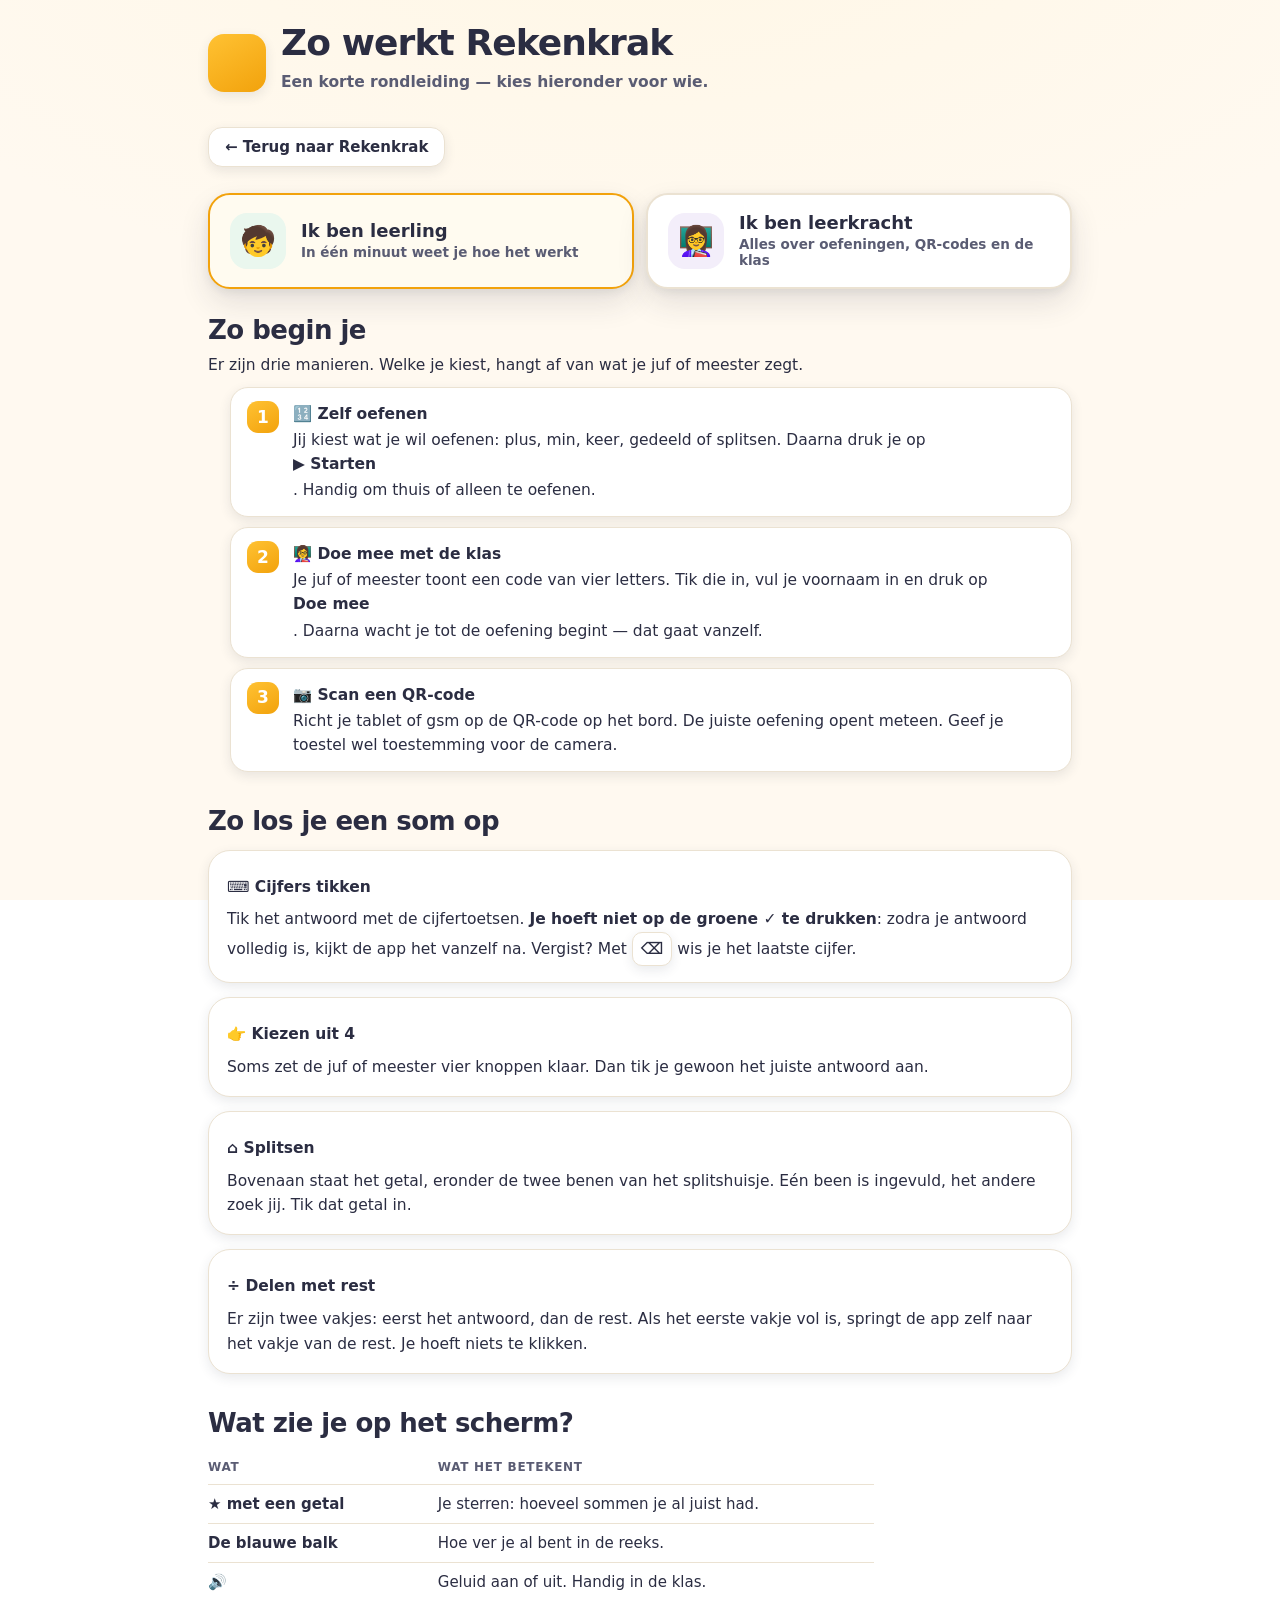
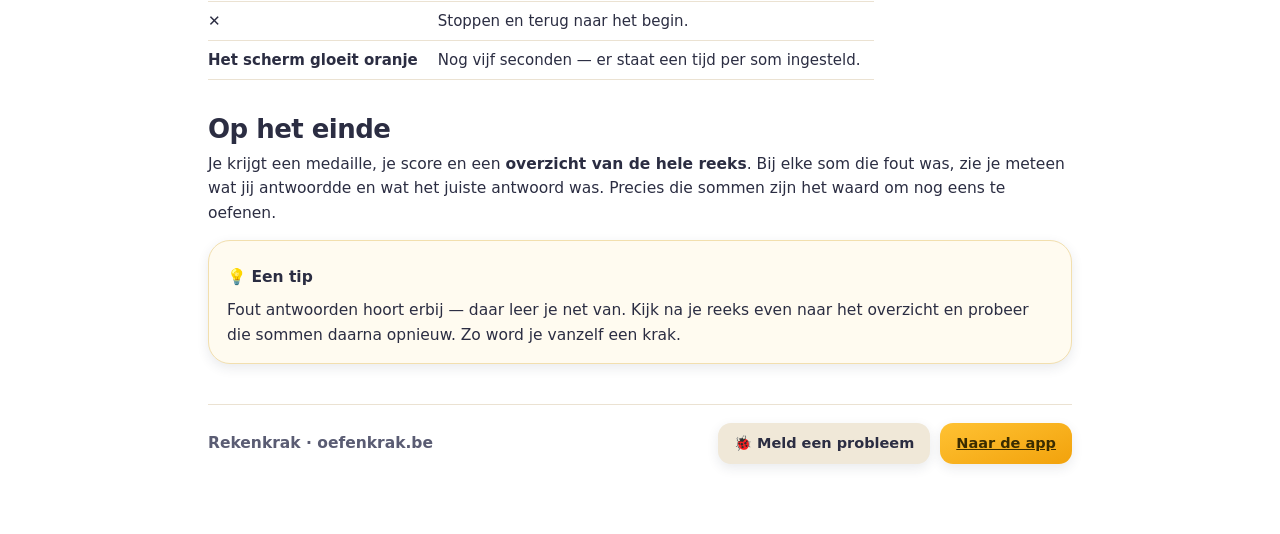
==== handleiding.html @ bb4708bb "Add files via upload" ====
<!DOCTYPE html>
<html lang="nl">
<head>
<meta charset="utf-8">
<meta name="viewport" content="width=device-width, initial-scale=1, viewport-fit=cover">
<title>Rekenkrak · handleiding</title>
<link rel="stylesheet" href="rekenkrak.css">
<meta name="color-scheme" content="only light">
<meta name="theme-color" content="#FFC233">
<meta name="description" content="Zo werkt Rekenkrak — voor leerlingen en voor leerkrachten.">
<style>
/* De handleiding leunt op rekenkrak.css en voegt alleen toe wat ze zelf nodig heeft. */
.hl{max-width:900px;margin:0 auto;padding:22px 18px 70px}
.hl__head{display:flex;align-items:center;gap:15px;margin:2px 0 6px}
.hl__head .logo{width:58px;height:58px}
.hl__titel{font-size:clamp(26px,5vw,36px);font-weight:800;letter-spacing:-.025em;margin:0;line-height:1.05}
.hl__sub{margin:4px 0 0;color:var(--ink-soft);font-weight:600;font-size:15px}
.hl__terug{display:inline-flex;align-items:center;gap:8px;margin:18px 0 20px;padding:10px 16px;
  border-radius:14px;background:var(--card);border:1px solid var(--line);box-shadow:var(--shadow-sm);
  font-weight:800;font-size:15px;color:inherit;text-decoration:none}
.hl__terug:active{transform:translateY(1px)}

/* wie ben je? */
.hl__wie{display:grid;grid-template-columns:1fr;gap:12px;margin:6px 0 26px}
@media(min-width:620px){.hl__wie{grid-template-columns:1fr 1fr}}
.wiekaart{display:flex;align-items:center;gap:15px;text-align:left;width:100%;padding:18px 20px;
  border-radius:22px;background:var(--card);border:2px solid var(--line);box-shadow:var(--shadow);
  transition:transform .1s,border-color .15s}
.wiekaart:active{transform:translateY(2px) scale(.995)}
.wiekaart[aria-pressed="true"]{border-color:var(--sun-deep);background:#FFFBF0}
.wiekaart__ic{width:56px;height:56px;border-radius:17px;flex:none;display:grid;place-items:center;font-size:29px;background:#EAF7EE}
.wiekaart--lk .wiekaart__ic{background:#F3EEFA}
.wiekaart__tx b{display:block;font-size:18px;font-weight:800;line-height:1.15}
.wiekaart__tx span{display:block;font-size:13.5px;color:var(--ink-soft);font-weight:600;margin-top:2px}

/* inhoud */
.deel[hidden]{display:none}
.hl h2{font-size:clamp(21px,3.6vw,26px);font-weight:800;letter-spacing:-.02em;margin:34px 0 4px;
  scroll-margin-top:16px}
.hl h2:first-of-type{margin-top:10px}
.hl h3{font-size:17.5px;font-weight:800;margin:20px 0 6px}
.hl p{line-height:1.6;font-size:15.5px;margin:8px 0}
.hl ul,.hl ol{line-height:1.6;font-size:15.5px;padding-left:22px;margin:8px 0}
.hl li{margin:5px 0}
.hl b,.hl strong{font-weight:800}

.kaart{background:var(--card);border:1px solid var(--line);border-radius:var(--round);
  box-shadow:var(--shadow-sm);padding:16px 18px;margin:14px 0}
.kaart--tip{background:#FFFBF0;border-color:#F2DFAE}
.kaart--let{background:#F3EEFA;border-color:#DDD1EE}
.kaart__kop{display:flex;align-items:center;gap:9px;font-weight:800;font-size:16px;margin:0 0 4px}
.kaart p:last-child,.kaart ul:last-child,.kaart ol:last-child{margin-bottom:0}

.stappen{list-style:none;padding:0;margin:14px 0;counter-reset:s}
.stappen li{counter-increment:s;position:relative;padding:14px 16px 14px 62px;margin:10px 0;
  background:var(--card);border:1px solid var(--line);border-radius:18px;box-shadow:var(--shadow-sm);
  font-size:15.5px;line-height:1.55}
.stappen li::before{content:counter(s);position:absolute;left:16px;top:13px;width:32px;height:32px;
  border-radius:11px;background:linear-gradient(150deg,var(--sun),var(--sun-deep));color:#fff;
  font-weight:800;font-size:17px;display:grid;place-items:center}
.stappen li b{display:block;margin-bottom:2px}

.tabel{width:100%;border-collapse:collapse;margin:12px 0;font-size:15px;display:block;overflow-x:auto}
.tabel th,.tabel td{text-align:left;padding:10px 14px 10px 0;border-bottom:1px solid var(--line);vertical-align:top}
.tabel th{font-size:12px;text-transform:uppercase;letter-spacing:.06em;color:var(--ink-soft);font-weight:800}
.tabel td:first-child{font-weight:800;white-space:nowrap;padding-right:20px}

.merk{display:inline-block;background:#F2EADB;border-radius:8px;padding:1px 8px;font-weight:800;font-size:14px;
  white-space:nowrap}
.merk--l1{background:#EAF7EE;color:var(--grass-deep)}
.merk--nieuw{background:#FDEDEF;color:var(--berry-deep)}

.toets{display:inline-grid;place-items:center;min-width:34px;height:34px;padding:0 8px;border-radius:10px;
  background:#fff;border:1px solid var(--line);box-shadow:var(--shadow-sm);font-weight:800;font-size:16px;
  vertical-align:middle}

.vraag{border-top:1px solid var(--line);padding:12px 0}
.vraag summary{cursor:pointer;font-weight:800;font-size:16px;padding:2px 0;list-style:none}
.vraag summary::-webkit-details-marker{display:none}
.vraag summary::before{content:"▸";display:inline-block;width:20px;color:var(--sun-deep);
  transition:transform .15s}
.vraag[open] summary::before{transform:rotate(90deg)}
.vraag p{margin:6px 0 2px 20px}

.voet{margin-top:40px;padding-top:18px;border-top:1px solid var(--line);display:flex;flex-wrap:wrap;
  gap:12px;align-items:center;justify-content:space-between}
.voet__tx{font-size:14px;color:var(--ink-soft);font-weight:600;margin:0}

@media print{
  .hl__wie,.hl__terug,.voet button{display:none}
  .deel[hidden]{display:block !important}
  .kaart,.stappen li{box-shadow:none}
}
</style>
</head>
<body>

<main class="hl">

  <header class="hl__head">
    <div class="logo" aria-hidden="true"></div>
    <div>
      <h1 class="hl__titel">Zo werkt Rekenkrak</h1>
      <p class="hl__sub">Een korte rondleiding — kies hieronder voor wie.</p>
    </div>
  </header>

  <a class="hl__terug" href="index.html">← Terug naar Rekenkrak</a>

  <div class="hl__wie" role="group" aria-label="Voor wie is deze handleiding?">
    <button class="wiekaart wiekaart--ll" id="wieLeerling" type="button" aria-pressed="true" aria-controls="deelLeerling">
      <span class="wiekaart__ic" aria-hidden="true">🧒</span>
      <span class="wiekaart__tx"><b>Ik ben leerling</b><span>In één minuut weet je hoe het werkt</span></span>
    </button>
    <button class="wiekaart wiekaart--lk" id="wieLeerkracht" type="button" aria-pressed="false" aria-controls="deelLeerkracht">
      <span class="wiekaart__ic" aria-hidden="true">👩‍🏫</span>
      <span class="wiekaart__tx"><b>Ik ben leerkracht</b><span>Alles over oefeningen, QR-codes en de klas</span></span>
    </button>
  </div>

  <!-- ============================ LEERLINGEN ============================ -->
  <section class="deel" id="deelLeerling" aria-labelledby="wieLeerling">

    <h2 id="ll-start">Zo begin je</h2>
    <p>Er zijn drie manieren. Welke je kiest, hangt af van wat je juf of meester zegt.</p>

    <ol class="stappen">
      <li><b>🔢 Zelf oefenen</b>
        Jij kiest wat je wil oefenen: plus, min, keer, gedeeld of splitsen. Daarna druk je op
        <b>▶ Starten</b>. Handig om thuis of alleen te oefenen.</li>
      <li><b>👩‍🏫 Doe mee met de klas</b>
        Je juf of meester toont een code van vier letters. Tik die in, vul je voornaam in en druk op
        <b>Doe mee</b>. Daarna wacht je tot de oefening begint — dat gaat vanzelf.</li>
      <li><b>📷 Scan een QR-code</b>
        Richt je tablet of gsm op de QR-code op het bord. De juiste oefening opent meteen.
        Geef je toestel wel toestemming voor de camera.</li>
    </ol>

    <h2 id="ll-spelen">Zo los je een som op</h2>

    <div class="kaart">
      <p class="kaart__kop">⌨️ Cijfers tikken</p>
      <p>Tik het antwoord met de cijfertoetsen. <b>Je hoeft niet op de groene ✓ te drukken</b>:
        zodra je antwoord volledig is, kijkt de app het vanzelf na. Vergist? Met
        <span class="toets">⌫</span> wis je het laatste cijfer.</p>
    </div>

    <div class="kaart">
      <p class="kaart__kop">👉 Kiezen uit 4</p>
      <p>Soms zet de juf of meester vier knoppen klaar. Dan tik je gewoon het juiste antwoord aan.</p>
    </div>

    <div class="kaart">
      <p class="kaart__kop">⌂ Splitsen</p>
      <p>Bovenaan staat het getal, eronder de twee benen van het splitshuisje. Eén been is ingevuld,
        het andere zoek jij. Tik dat getal in.</p>
    </div>

    <div class="kaart">
      <p class="kaart__kop">÷ Delen met rest</p>
      <p>Er zijn twee vakjes: eerst het antwoord, dan de rest. Als het eerste vakje vol is,
        springt de app zelf naar het vakje van de rest. Je hoeft niets te klikken.</p>
    </div>

    <h2 id="ll-scherm">Wat zie je op het scherm?</h2>
    <table class="tabel">
      <tr><th>Wat</th><th>Wat het betekent</th></tr>
      <tr><td>★ met een getal</td><td>Je sterren: hoeveel sommen je al juist had.</td></tr>
      <tr><td>De blauwe balk</td><td>Hoe ver je al bent in de reeks.</td></tr>
      <tr><td>🔊</td><td>Geluid aan of uit. Handig in de klas.</td></tr>
      <tr><td>✕</td><td>Stoppen en terug naar het begin.</td></tr>
      <tr><td>Het scherm gloeit oranje</td><td>Nog vijf seconden — er staat een tijd per som ingesteld.</td></tr>
    </table>

    <h2 id="ll-einde">Op het einde</h2>
    <p>Je krijgt een medaille, je score en een <b>overzicht van de hele reeks</b>. Bij elke som die
      fout was, zie je meteen wat jij antwoordde en wat het juiste antwoord was. Precies die
      sommen zijn het waard om nog eens te oefenen.</p>

    <div class="kaart kaart--tip">
      <p class="kaart__kop">💡 Een tip</p>
      <p>Fout antwoorden hoort erbij — daar leer je net van. Kijk na je reeks even naar het overzicht
        en probeer die sommen daarna opnieuw. Zo word je vanzelf een krak.</p>
    </div>

  </section>

  <!-- ============================ LEERKRACHTEN ============================ -->
  <section class="deel" id="deelLeerkracht" hidden aria-labelledby="wieLeerkracht">

    <h2 id="lk-kort">In het kort</h2>
    <p>Rekenkrak heeft twee pagina's. De <b>leerlingapp</b> (<code>index.html</code>) is wat de kinderen
      zien. De <b>leerkrachtpagina</b> (<code>leerkracht.html</code>) is jouw werkplek: daar stel je een
      oefening samen, deel je ze, en volg je de klas.</p>

    <div class="kaart">
      <p class="kaart__kop">🎯 Drie manieren om te werken</p>
      <ul>
        <li><b>Een oefening delen</b> — je stelt iets samen en geeft de QR-code of de link mee. Kinderen
          oefenen zelfstandig, op hun eigen tempo. Geen account nodig.</li>
        <li><b>Samen oefenen op het digibord</b> — één som tegelijk, groot in beeld, de klas denkt mee.</li>
        <li><b>Een live sessie</b> — je stuurt oefening na oefening naar de klas en volgt live wie waar zit.
          Hiervoor meld jij je aan; de leerlingen niet.</li>
      </ul>
    </div>

    <h2 id="lk-oefening">Een oefening samenstellen</h2>
    <p>Alles gebeurt in de linkerkolom van de leerkrachtpagina. Je hoeft niets op te slaan: de QR-code
      en de link rechts veranderen mee terwijl je klikt.</p>

    <h3>Oefenmodus</h3>
    <p><b>🧒 Zelf oefenen</b> maakt een oefening voor op een tablet of gsm. <b>👩‍🏫 Samen oefenen</b> maakt
      er een digibordversie van: grote cijfers, één som per keer, en een knop <i>Toon antwoord</i>.</p>

    <h3>Leerjaar en graad</h3>
    <p>De eerste keuze bepaalt meteen een passend bereik, zodat je zelden iets moet bijstellen.</p>
    <table class="tabel">
      <tr><th>Keuze</th><th>Voor wie</th><th>Wat het instelt</th></tr>
      <tr><td><span class="merk merk--l1">L1</span></td><td>Eerste leerjaar</td><td>Getallen tot 10, tafels 2·5·10</td></tr>
      <tr><td><span class="merk merk--l1">L2</span></td><td>Tweede leerjaar</td><td>Getallen tot 20, tafels 2·5·10</td></tr>
      <tr><td><span class="merk">2e graad</span></td><td>L3 – L4</td><td>Getallen tot 100</td></tr>
      <tr><td><span class="merk">3e graad</span></td><td>L5 – L6</td><td>Getallen tot 1000</td></tr>
    </table>
    <div class="kaart kaart--tip">
      <p class="kaart__kop">🆕 Nieuw voor het eerste leerjaar</p>
      <p>Bij <b>L1</b> verschijnen er twee extra keuzes die je elders niet ziet: een bereik
        <span class="merk merk--nieuw">tot 6</span> en <span class="merk merk--nieuw">tot 10</span> bij
        plus en min, en dezelfde twee bij het splitsen. Splitsen <i>tot 6</i> of <i>tot 10</i> splitst
        telkens een willekeurig getal in dat bereik — precies de oefening van het begin van L1.
        Kies je een ander leerjaar, dan verdwijnen die opties en zet de app het bereik weer passend.</p>
    </div>

    <h3>Onderdeel en onderwerpen</h3>
    <p>Kies één van de vijf leergebieden. Bij <b>Bewerkingen</b> stel je zelf de sommen samen; bij de vier
      andere vink je onderwerpen aan uit de leerlijn van die graad.</p>
    <table class="tabel">
      <tr><th>Onderdeel</th><th>Wat je erin vindt</th></tr>
      <tr><td>+−×÷ Bewerkingen</td><td>Plus, min, keer, gedeeld en splitsen</td></tr>
      <tr><td>123 Getallenkennis</td><td>Buurgetallen, ordenen, plaatswaarde, even of oneven, afronden, deelbaarheid</td></tr>
      <tr><td>½ Breuken &amp; komma</td><td>Deel van een getal, gelijkwaardige breuken, kommagetallen, procent, verhoudingen</td></tr>
      <tr><td>📏 Meten</td><td>Geld, lengte, gewicht, inhoud, tijd, omtrek, oppervlakte, volume, schaal</td></tr>
      <tr><td>△ Meetkunde</td><td>Vormen, zijden en hoeken, soorten hoeken, ruimtefiguren, symmetrie, driehoeken</td></tr>
    </table>
    <p>Staat er «voor deze graad zit dit onderdeel nog niet in de leerlijn», kies dan een andere graad
      of een ander onderdeel. Met <b>Alles aan</b> en <b>Alles uit</b> vink je snel.</p>

    <h3>De instellingen bij Bewerkingen</h3>
    <table class="tabel">
      <tr><th>Instelling</th><th>Wat het doet</th></tr>
      <tr><td>Bewerkingen</td><td>+ − × ÷ en splitsen. Meerdere tegelijk mag: de reeks mengt ze dan.</td></tr>
      <tr><td>Maaltafels</td><td>Welke tafels bij × en ÷ aan bod komen. Verschijnt alleen als × of ÷ aanstaat.</td></tr>
      <tr><td>Getallenbereik</td><td>Hoe groot de getallen bij + en − worden. <span class="merk merk--l1">tot 6</span> en <span class="merk merk--l1">tot 10</span> enkel bij L1.</td></tr>
      <tr><td>Splitsen van</td><td>Welke getallen gesplitst worden. Meerdere mag. <span class="merk merk--l1">tot 6</span> en <span class="merk merk--l1">tot 10</span> enkel bij L1.</td></tr>
      <tr><td>Soorten sommen</td><td>Waar het vraagteken staat: <i>5 × 7 = ?</i>, <i>? × 7 = 35</i> of <i>5 × ? = 35</i>.</td></tr>
      <tr><td>Delen met rest</td><td>Sommen als <i>38 ÷ 7 = 5 rest 3</i>. Dan kan «kiezen uit 4» niet meer.</td></tr>
      <tr><td>Tijd per som</td><td>Geen, of 3 tot 20 seconden. Het scherm gloeit de laatste vijf seconden op.</td></tr>
      <tr><td>Hoe antwoorden</td><td>Cijfers tikken, of kiezen uit vier knoppen.</td></tr>
      <tr><td>Aantal sommen</td><td>5, 10, 15, 20 of ∞ (blijft doorgaan tot je stopt).</td></tr>
    </table>

    <div class="kaart kaart--tip">
      <p class="kaart__kop">⏱️ Over de tijd per som</p>
      <p><b>3 seconden</b> is de klassieke instelling voor de maaltafels van het tweede leerjaar: dat is
        het tempo waarop de eindtermen automatisering verwachten. Voor bewerkingen waar kinderen nog
        mogen redeneren, zet je de tijd beter op <i>Geen</i>.</p>
    </div>

    <h2 id="lk-delen">De oefening delen</h2>
    <ol class="stappen">
      <li><b>QR-code</b>
        Toon hem op het digibord, of druk hem af met <b>🖨️ QR afdrukken</b> — handig als hoekwerk
        of om mee te geven naar huis.</li>
      <li><b>Link</b>
        Met <b>Kopieer</b> heb je de link voor je digitaal leerplatform of een e-mail naar de ouders.
        Alle instellingen zitten in de link zelf; er wordt niets op een server bewaard.</li>
      <li><b>Eerst zelf proberen</b>
        Met <b>▶ Probeer zelf</b> speel je de oefening zoals een kind ze krijgt. Zo merk je meteen of
        ze te makkelijk of te moeilijk is.</li>
    </ol>
    <p>Het vak <i>Samenvatting</i> onder de QR-code vat in één regel samen wat je gekozen hebt.
      Handig om snel te controleren vóór je deelt.</p>

    <h2 id="lk-samen">Samen oefenen op het digibord</h2>
    <p>Kies bij <b>Oefenmodus</b> voor <b>👩‍🏫 Samen oefenen</b> en druk op <b>▶ Probeer zelf</b>. Je krijgt
      één som groot in beeld.</p>
    <ul>
      <li>Een kind komt naar het bord en tikt het antwoord in — het klavier is groot genoeg voor vingers.</li>
      <li>Is het fout, dan mag de klas verder zoeken: de som blijft staan.</li>
      <li><b>Toon antwoord</b> geeft het antwoord prijs en zet meteen de knop <b>Volgende som</b> klaar.</li>
      <li>Met <b>←</b> ga je terug naar de vorige som.</li>
      <li>Op het toetsenbord: cijfers om in te tikken, <span class="toets">Enter</span> om na te kijken,
        <span class="toets">→</span> of <span class="toets">spatie</span> voor de volgende som.</li>
    </ul>

    <h2 id="lk-sessie">Een live sessie</h2>
    <p>Met een live sessie stuur je oefening na oefening naar alle toestellen tegelijk, en zie je meteen
      wie klaar is en waar het misloopt.</p>
    <ol class="stappen">
      <li><b>Meld je aan</b>
        Met Google of Microsoft, rechtsboven bij <i>Live sessie</i>. Alleen jij ziet zo jouw sessies.
        <b>De leerlingen hebben geen account nodig.</b></li>
      <li><b>Start de sessie</b>
        Je krijgt een code van vier letters. Toon die op het bord.</li>
      <li><b>De klas sluit aan</b>
        De kinderen kiezen <i>Doe mee met de klas</i>, tikken de code in en geven hun voornaam.
        Ze komen in een wachtkamer terecht.</li>
      <li><b>Zet een oefening klaar</b>
        Stel links iets samen en druk op <b>▶ Zet deze oefening klaar</b>. Alle toestellen schakelen
        binnen enkele seconden mee over. Zo veel rondes als je wil, elk met andere instellingen.</li>
      <li><b>Volg mee</b>
        Onderaan zie je per ronde wie meedoet, hoeveel elk kind juist had, en welke sommen fout gingen.</li>
      <li><b>Bewaar de link</b>
        Met de link onder de code bekijk je deze sessie later terug, op eender welk toestel.
        De resultaten blijven dertig dagen bewaard.</li>
    </ol>

    <div class="kaart kaart--let">
      <p class="kaart__kop">🔒 Over de gegevens van de kinderen</p>
      <p>Er wordt enkel de <b>voornaam</b> gevraagd die het kind zelf intikt, samen met het aantal juiste
        antwoorden en welke sommen fout gingen. Geen achternamen, geen e-mailadressen, geen accounts.
        Na dertig dagen verdwijnen de resultaten vanzelf.</p>
    </div>

    <h2 id="lk-vragen">Veelgestelde vragen</h2>

    <details class="vraag">
      <summary>Moeten de leerlingen iets installeren?</summary>
      <p>Nee. Rekenkrak draait in de browser. Op een tablet of gsm kan je de app wel aan het
        beginscherm toevoegen — dan opent ze als een gewone app, zonder adresbalk.</p>
    </details>

    <details class="vraag">
      <summary>Werkt het zonder internet?</summary>
      <p>Oefenen wel, zodra de pagina één keer geladen is. Een live sessie niet: daarvoor moeten de
        toestellen online zijn.</p>
    </details>

    <details class="vraag">
      <summary>Een kind kan niet terug naar het hoofdmenu.</summary>
      <p>Dat klopt en is met opzet: bij een oefening die jij deelde, verschijnt de knop ✕ pas als de
        reeks af is. Zo blijft niemand halverwege afhaken. Bij ∞ blijft de knop wél staan, anders kan
        een kind nooit stoppen.</p>
    </details>

    <details class="vraag">
      <summary>De QR-code wordt niet herkend.</summary>
      <p>Houd het toestel wat verder van het bord en zorg voor rustig licht — een digibord weerspiegelt
        snel. Lukt het niet, geef dan de link door of gebruik de klascode.</p>
    </details>

    <details class="vraag">
      <summary>Kan ik dezelfde oefening elk jaar opnieuw gebruiken?</summary>
      <p>Ja. Alle instellingen zitten in de link, dus een bewaarde link of afgedrukte QR-code blijft
        werken. De sommen zelf worden elke keer opnieuw en willekeurig gemaakt.</p>
    </details>

    <details class="vraag">
      <summary>Komt dezelfde som twee keer voor in één reeks?</summary>
      <p>Alleen als er te weinig verschillende sommen mogelijk zijn voor wat je koos — bij één
        maaltafel en twintig sommen bijvoorbeeld. Twee keer na elkaar gebeurt nooit.</p>
    </details>

    <div class="kaart kaart--tip" style="margin-top:26px">
      <p class="kaart__kop">🐞 Loopt er iets mis?</p>
      <p>Gebruik de knop <b>Meld een probleem</b> onderaan deze pagina of op het startscherm van de app.
        Een schermafbeelding erbij helpt enorm: plak ze gewoon in het tekstvak met Ctrl+V.</p>
    </div>

  </section>

  <div class="voet">
    <p class="voet__tx">Rekenkrak · oefenkrak.be</p>
    <div style="display:flex;gap:10px;flex-wrap:wrap">
      <button class="btn btn--ghost" type="button" data-krak-melding>🐞 Meld een probleem</button>
      <a class="btn btn--sun" href="index.html">Naar de app</a>
    </div>
  </div>

</main>

<script src="krak-config.js"></script>
<script src="krak-melding.js"></script>
<script>
(function(){
  "use strict";
  var knoppen = { leerling: document.getElementById("wieLeerling"),
                  leerkracht: document.getElementById("wieLeerkracht") };
  var delen   = { leerling: document.getElementById("deelLeerling"),
                  leerkracht: document.getElementById("deelLeerkracht") };

  function toon(wie, onthouden){
    Object.keys(delen).forEach(function(k){
      delen[k].hidden = (k !== wie);
      knoppen[k].setAttribute("aria-pressed", k === wie);
    });
    if(onthouden){
      try{ localStorage.setItem("krak.handleiding", wie); }catch(e){}
      if(location.hash !== "#"+wie){
        try{ history.replaceState(null, "", "#"+wie); }catch(e){}
      }
    }
  }
  knoppen.leerling.onclick   = function(){ toon("leerling", true); };
  knoppen.leerkracht.onclick = function(){ toon("leerkracht", true); };

  /* Meteen het juiste deel: uit de link (#leerkracht), anders wat je vorige keer koos. */
  var uitLink = (location.hash || "").replace("#","");
  var bewaard = null;
  try{ bewaard = localStorage.getItem("krak.handleiding"); }catch(e){}
  toon(delen[uitLink] ? uitLink : (delen[bewaard] ? bewaard : "leerling"), false);

  /* De meldknop hoort bij deze app. */
  window.KRAK_MELDING = Object.assign({ app:"rekenkrak" }, window.KRAK_MELDING||{});
})();
</script>

</body>
</html>
---- rekenkrak.css ----
:root{
    --ink:#2B2D42;
    --ink-soft:#5A5C73;
    --paper:#FFF9F0;
    --card:#FFFFFF;
    --sun:#FFC233;
    --sun-deep:#F2A20C;
    --grass:#36A85B;
    --grass-deep:#268043;
    --berry:#E5566B;
    --berry-deep:#C73B52;
    --sky:#46B8E8;
    --sky-deep:#2A93C2;
    --plum:#7B5EA7;
    --line:#EBE2D2;
    --shadow:0 14px 30px rgba(43,45,66,.12), 0 3px 8px rgba(43,45,66,.08);
    --shadow-sm:0 4px 12px rgba(43,45,66,.10);
    --round:22px;
    --font:ui-rounded,"SF Pro Rounded","Hiragino Maru Gothic ProN","Baloo 2",Nunito,"Segoe UI",Roboto,system-ui,-apple-system,sans-serif;
  }
  *{box-sizing:border-box}
  html,body{margin:0;padding:0}
  body{
    font-family:var(--font);
    color:var(--ink);
    background:
      radial-gradient(120% 80% at 50% -10%, #FFF7E6 0%, var(--paper) 55%) fixed;
    min-height:100dvh;
    -webkit-font-smoothing:antialiased;
    text-rendering:optimizeLegibility;
  }
  button{font-family:inherit;cursor:pointer;border:none;background:none;color:inherit}
  :focus-visible{outline:3px solid var(--sky);outline-offset:3px;border-radius:8px}
  .hidden{display:none !important}

  /* ===================== GENERATOR ===================== */
  .gen{max-width:920px;margin:0 auto;padding:28px 18px 60px}
  .gen__head{display:flex;align-items:center;gap:14px;margin:6px 2px 22px}
  .logo{width:54px;height:54px;border-radius:16px;flex:none;
    background:linear-gradient(150deg,var(--sun),var(--sun-deep));
    box-shadow:var(--shadow-sm);position:relative}
  .logo::before{content:"×";position:absolute;inset:0;display:grid;place-items:center;
    font-size:30px;font-weight:800;color:#fff;transform:translateY(-1px)}
  .gen__title{font-size:clamp(22px,4.4vw,30px);font-weight:800;letter-spacing:-.02em;line-height:1.05;margin:0}
  .gen__sub{margin:3px 0 0;color:var(--ink-soft);font-size:14.5px;font-weight:600}

  .layout{display:grid;grid-template-columns:1fr;gap:18px}
  @media(min-width:760px){.layout{grid-template-columns:1.15fr .85fr;align-items:start}}

  .panel{background:var(--card);border:1px solid var(--line);border-radius:var(--round);
    box-shadow:var(--shadow);padding:18px 18px 20px}
  .block{padding:14px 2px;border-top:1px dashed var(--line)}
  .block:first-child{border-top:none;padding-top:4px}
  .block__label{display:flex;align-items:baseline;gap:8px;margin:0 0 11px;font-weight:800;font-size:15.5px}
  .block__hint{font-weight:600;color:var(--ink-soft);font-size:12.5px}

  .chips{display:flex;flex-wrap:wrap;gap:9px}
  .chip{padding:11px 0;min-width:50px;text-align:center;border-radius:14px;font-weight:800;font-size:16px;
    background:#F6EFE2;color:var(--ink);border:2px solid transparent;transition:transform .08s, background .15s, color .15s, border-color .15s;flex:1 1 auto}
  .chip:active{transform:scale(.94)}
  .chip[aria-pressed="true"]{background:var(--sky);color:#fff;border-color:var(--sky-deep);box-shadow:var(--shadow-sm)}
  .chip--wide{padding-left:16px;padding-right:16px;font-size:14px;flex:0 0 auto;min-width:auto}
  .tinybtns{display:flex;gap:8px;margin-top:10px}
  .tinybtn{padding:8px 14px;border-radius:11px;background:#F0E8D8;font-weight:700;font-size:13px;color:var(--ink-soft)}
  .tinybtn:active{transform:scale(.95)}

  .forms{display:grid;gap:10px}
  .form-opt{display:flex;align-items:center;gap:13px;padding:12px 14px;border-radius:16px;
    background:#F8F2E7;border:2px solid transparent;transition:background .15s,border-color .15s;text-align:left;width:100%}
  .form-opt[aria-pressed="true"]{background:#EAF7EE;border-color:var(--grass)}
  .form-opt__demo{flex:none;font-weight:800;font-size:18px;letter-spacing:.5px;
    background:#fff;border:1.5px solid var(--line);border-radius:11px;padding:8px 12px;min-width:118px;text-align:center}
  .form-opt[aria-pressed="true"] .form-opt__demo{border-color:var(--grass)}
  .form-opt__txt{display:flex;flex-direction:column;gap:1px}
  .form-opt__txt b{font-size:14.5px}
  .form-opt__txt span{font-size:12.5px;color:var(--ink-soft);font-weight:600}
  .form-opt__tick{margin-left:auto;width:24px;height:24px;border-radius:50%;flex:none;
    border:2px solid var(--line);display:grid;place-items:center;color:#fff;font-size:14px;font-weight:900}
  .form-opt[aria-pressed="true"] .form-opt__tick{background:var(--grass);border-color:var(--grass)}
  .blank{color:var(--berry)}

  /* ---- output / QR ---- */
  .out{position:sticky;top:16px}
  .qrcard{background:var(--card);border:1px solid var(--line);border-radius:var(--round);box-shadow:var(--shadow);
    padding:20px;text-align:center}
  .qrwrap{width:226px;height:226px;margin:4px auto 4px;border-radius:18px;background:#fff;
    display:grid;place-items:center;padding:12px;border:1px solid var(--line)}
  .qrwrap svg{width:100%;height:100%;display:block}
  .qrcard__cap{font-weight:700;color:var(--ink-soft);font-size:13px;margin:8px 0 2px}
  .summary{display:flex;flex-wrap:wrap;gap:6px;justify-content:center;margin:10px 0 4px}
  .pill{background:#F2EADB;border-radius:999px;padding:5px 11px;font-size:12px;font-weight:700;color:var(--ink-soft)}
  .linkrow{display:flex;gap:8px;margin-top:14px}
  .linkrow input{flex:1;min-width:0;border:1.5px solid var(--line);border-radius:12px;padding:11px 12px;
    font:inherit;font-size:12.5px;font-weight:600;color:var(--ink-soft);background:#FBF6EC}
  .btn{border-radius:13px;font-weight:800;font-size:14.5px;padding:12px 16px;box-shadow:var(--shadow-sm);
    transition:transform .08s,filter .15s}
  .btn:active{transform:translateY(1px) scale(.99)}
  .btn--sun{background:linear-gradient(160deg,var(--sun),var(--sun-deep));color:#3a2c00}
  .btn--ghost{background:#F0E8D8;color:var(--ink)}
  .btn--grass{background:linear-gradient(160deg,#41bd68,var(--grass-deep));color:#fff}
  .btn--block{width:100%;margin-top:10px;display:flex;align-items:center;justify-content:center;gap:8px}
  .note{font-size:11.5px;color:var(--ink-soft);font-weight:600;line-height:1.5;margin:14px 2px 0;text-align:left}
  .note b{color:var(--ink)}
  .copied{color:var(--grass-deep) !important;font-weight:800}

  /* ===================== PLAYER ===================== */
  .play{min-height:100dvh;display:flex;flex-direction:column;position:relative;z-index:1}
  .play__top{display:flex;align-items:center;gap:12px;padding:16px 18px;max-width:680px;width:100%;margin:0 auto}
  .stars{display:flex;align-items:center;gap:7px;font-weight:800;font-size:18px}
  .stars .s{color:var(--sun);font-size:20px;filter:drop-shadow(0 2px 2px rgba(242,162,12,.35))}
  .prog{flex:1;height:12px;border-radius:999px;background:#EFE6D6;overflow:hidden;box-shadow:inset 0 1px 3px rgba(0,0,0,.06)}
  .prog__fill{height:100%;width:0;border-radius:999px;background:linear-gradient(90deg,var(--sky),var(--sky-deep));transition:width .35s ease}
  .iconbtn{width:42px;height:42px;border-radius:13px;background:var(--card);box-shadow:var(--shadow-sm);
    display:grid;place-items:center;font-size:19px;flex:none;border:1px solid var(--line)}
  .iconbtn:active{transform:scale(.93)}

  .stage{flex:1;display:flex;flex-direction:column;align-items:center;justify-content:center;
    gap:26px;padding:8px 18px 22px;max-width:680px;width:100%;margin:0 auto}

  .ring{position:relative;width:min(86vw,420px);aspect-ratio:1.55/1;display:grid;place-items:center}
  .ring > svg{position:absolute;inset:0;width:100%;height:100%}
  .ring__track{fill:none;stroke:#EFE6D6;stroke-width:7}
  .ring__bar{fill:none;stroke:var(--grass);stroke-width:7;stroke-linecap:round;transition:stroke .3s}

  .eq{display:flex;align-items:center;justify-content:center;gap:10px;flex-wrap:wrap;padding:0 10px}
  .tile{min-width:62px;height:74px;padding:0 6px;border-radius:18px;background:#fff;border:2px solid var(--line);
    box-shadow:var(--shadow-sm);display:grid;place-items:center;font-size:38px;font-weight:800;letter-spacing:-.02em}
  .tile.op{background:transparent;border:none;box-shadow:none;color:var(--ink-soft);min-width:auto;width:30px;font-size:32px}
  .tile.blank{border:3px dashed var(--berry);background:#FFF1F3;color:var(--berry);min-width:74px}
  .tile.blank.filled{border-style:solid;background:#fff;color:var(--ink)}
  .tile.blank.cursor{animation:pulse 1.1s ease-in-out infinite}
  @keyframes pulse{0%,100%{box-shadow:0 0 0 0 rgba(229,86,107,.0)}50%{box-shadow:0 0 0 7px rgba(229,86,107,.16)}}
  .shake{animation:shake .42s}
  @keyframes shake{10%,90%{transform:translateX(-2px)}20%,80%{transform:translateX(4px)}30%,50%,70%{transform:translateX(-7px)}40%,60%{transform:translateX(7px)}}

  /* number pad */
  .pad{display:grid;grid-template-columns:repeat(3,1fr);gap:11px;width:min(86vw,340px)}
  .key{height:62px;border-radius:18px;background:#fff;border:1px solid var(--line);box-shadow:var(--shadow-sm);
    font-size:27px;font-weight:800;color:var(--ink);transition:transform .07s,background .12s}
  .key:active{transform:translateY(2px) scale(.97);background:#FBF4E7}
  .key--act{background:linear-gradient(160deg,#41bd68,var(--grass-deep));color:#fff;border-color:var(--grass-deep)}
  .key--del{background:#F4ECDC;font-size:22px}

  /* multiple choice */
  .choices{display:grid;grid-template-columns:repeat(2,1fr);gap:13px;width:min(86vw,360px)}
  .choice{height:78px;border-radius:20px;background:#fff;border:2px solid var(--line);box-shadow:var(--shadow-sm);
    font-size:32px;font-weight:800;transition:transform .07s}
  .choice:active{transform:scale(.96)}
  .choice.good{background:#EAF7EE;border-color:var(--grass);color:var(--grass-deep)}
  .choice.bad{background:#FDEDEF;border-color:var(--berry);color:var(--berry-deep)}

  /* feedback splash */
  .splash{position:fixed;inset:0;z-index:40;display:grid;place-items:center;pointer-events:none;opacity:0;transition:opacity .2s}
  .splash.show{opacity:1}
  .splash__card{background:var(--card);border-radius:28px;box-shadow:var(--shadow);padding:26px 34px;text-align:center;
    transform:scale(.8);transition:transform .25s cubic-bezier(.2,1.4,.4,1)}
  .splash.show .splash__card{transform:scale(1)}
  .splash__emo{font-size:64px;line-height:1}
  .splash__txt{font-size:26px;font-weight:800;margin-top:6px}
  .splash__hint{font-size:15px;font-weight:700;color:var(--ink-soft);margin-top:4px}

  /* timer glow (last 5 sec): sunset -> dusk */
  #glow{position:fixed;inset:0;z-index:30;pointer-events:none;opacity:0;
    background:radial-gradient(120% 95% at 50% 118%, var(--glowc,#FFD27A) 0%, transparent 70%)}

  /* results */
  .results{flex:1;display:flex;flex-direction:column;align-items:center;justify-content:center;gap:18px;
    text-align:center;padding:30px 22px;max-width:560px;margin:0 auto}
  .medal{font-size:96px;line-height:1;filter:drop-shadow(0 8px 14px rgba(242,162,12,.3));animation:pop .5s cubic-bezier(.2,1.5,.4,1)}
  @keyframes pop{from{transform:scale(.4);opacity:0}to{transform:scale(1);opacity:1}}
  .results h2{font-size:30px;font-weight:800;margin:0;letter-spacing:-.02em}
  .results .score{font-size:20px;font-weight:800;color:var(--grass-deep)}
  .results p{margin:0;color:var(--ink-soft);font-weight:600;font-size:15px}
  .results__btns{display:flex;gap:12px;flex-wrap:wrap;justify-content:center;margin-top:6px}
  .breakdown{display:flex;gap:10px;flex-wrap:wrap;justify-content:center;margin-top:4px}
  .bd{background:var(--card);border:1px solid var(--line);border-radius:14px;padding:10px 16px;box-shadow:var(--shadow-sm)}
  .bd b{display:block;font-size:24px}
  .bd span{font-size:12px;font-weight:700;color:var(--ink-soft)}

  canvas#confetti{position:fixed;inset:0;z-index:35;pointer-events:none}

  /* ----- klasmodus: samen oefenen ----- */
  .classbar{display:flex;flex-direction:column;align-items:center;gap:16px;width:min(90vw,470px)}
  .handprompt{display:flex;align-items:center;gap:10px;font-weight:800;font-size:18px;color:var(--plum);
    background:#F3EEFA;border-radius:999px;padding:11px 22px;text-align:center}
  .handprompt .wave{font-size:25px;display:inline-block;animation:wave 1.7s ease-in-out infinite;transform-origin:70% 80%}
  @keyframes wave{0%,55%,100%{transform:rotate(0)}10%,30%{transform:rotate(16deg)}20%{transform:rotate(-9deg)}}
  .classctrls{display:flex;gap:12px;width:100%}
  .bigbtn{flex:1;border-radius:18px;font-weight:800;font-size:19px;padding:18px 16px;box-shadow:var(--shadow-sm);
    display:flex;align-items:center;justify-content:center;gap:8px;transition:transform .08s,filter .15s}
  .bigbtn:active{transform:translateY(2px) scale(.99)}
  .bigbtn--rev{background:linear-gradient(160deg,var(--sun),var(--sun-deep));color:#3a2c00}
  .bigbtn--next{background:linear-gradient(160deg,#41bd68,var(--grass-deep));color:#fff}
  .bigbtn--prev{flex:0 0 auto;background:#F0E8D8;color:var(--ink-soft);font-size:20px;padding:18px 20px}
  .somcount{font-weight:800;font-size:15px;color:var(--ink-soft)}
  .tile.reveal{animation:revealpop .42s cubic-bezier(.2,1.5,.4,1)}
  @keyframes revealpop{from{transform:scale(.5);opacity:.3}to{transform:scale(1);opacity:1}}

  @media (prefers-reduced-motion: reduce){
    *{animation-duration:.001ms !important;animation-iteration-count:1 !important;transition-duration:.06s !important}
  }

/* ---------- welkomscherm ---------- */
.home{max-width:520px;margin:0 auto;min-height:100dvh;display:flex;flex-direction:column;align-items:center;
  justify-content:center;gap:22px;padding:34px 22px;text-align:center}
.home__logo{width:88px;height:88px;border-radius:26px;flex:none;
  background:linear-gradient(150deg,var(--sun),var(--sun-deep));box-shadow:var(--shadow);position:relative}
.home__logo::before{content:"×";position:absolute;inset:0;display:grid;place-items:center;font-size:52px;font-weight:800;color:#fff;transform:translateY(-2px)}
.home__title{font-size:clamp(32px,9vw,44px);font-weight:800;letter-spacing:-.03em;margin:0;line-height:1}
.home__sub{margin:-10px 0 6px;color:var(--ink-soft);font-weight:700;font-size:15.5px}
.home__cards{display:flex;flex-direction:column;gap:15px;width:100%}
.bigcard{display:flex;align-items:center;gap:15px;text-align:left;width:100%;padding:20px 20px;border-radius:24px;
  background:var(--card);border:1px solid var(--line);box-shadow:var(--shadow);transition:transform .1s}
.bigcard:active{transform:translateY(2px) scale(.99)}
.bigcard__ic{width:60px;height:60px;border-radius:18px;flex:none;display:grid;place-items:center;font-size:30px}
.bigcard--self .bigcard__ic{background:#EAF7EE}
.bigcard--scan .bigcard__ic{background:#E9F4FB}
.bigcard__tx b{display:block;font-size:19px;font-weight:800;line-height:1.15}
.bigcard__tx span{display:block;font-size:13px;color:var(--ink-soft);font-weight:600;margin-top:2px}

/* ---------- setup (zelf oefenen) ---------- */
.setup{max-width:560px;margin:0 auto;padding:18px 18px 46px}
.setup__head{display:flex;align-items:center;gap:12px;margin:4px 0 14px}
.backbtn{width:46px;height:46px;border-radius:14px;background:var(--card);border:1px solid var(--line);
  box-shadow:var(--shadow-sm);font-size:22px;display:grid;place-items:center;flex:none}
.backbtn:active{transform:scale(.93)}
.setup__title{font-size:23px;font-weight:800;margin:0;letter-spacing:-.02em}

/* ---------- QR-scanner ---------- */
.scan{position:fixed;inset:0;z-index:60;background:#10131A;overflow:hidden}
.scan__video{position:absolute;inset:0;width:100%;height:100%;object-fit:cover}
.scan__overlay{position:absolute;inset:0;display:flex;flex-direction:column;align-items:center;justify-content:center;
  background:radial-gradient(closest-side at 50% 46%, transparent 38%, rgba(0,0,0,.6) 76%)}
.scan__frame{width:min(70vw,268px);aspect-ratio:1;position:relative}
.scan__frame::before,.scan__frame::after,.scan__corner2::before,.scan__corner2::after{
  content:"";position:absolute;width:48px;height:48px;border:5px solid #fff}
.scan__frame::before{top:0;left:0;border-right:none;border-bottom:none;border-top-left-radius:16px}
.scan__frame::after{bottom:0;right:0;border-left:none;border-top:none;border-bottom-right-radius:16px}
.scan__corner2{position:absolute;inset:0}
.scan__corner2::before{top:0;right:0;border-left:none;border-bottom:none;border-top-right-radius:16px}
.scan__corner2::after{bottom:0;left:0;border-right:none;border-top:none;border-bottom-left-radius:16px}
.scan__msg{position:absolute;top:max(28px,env(safe-area-inset-top));left:0;right:0;text-align:center;color:#fff;
  font-weight:800;font-size:19px;padding:0 26px;text-shadow:0 2px 10px rgba(0,0,0,.6)}
.scan__hint{position:absolute;bottom:max(108px,calc(env(safe-area-inset-bottom) + 100px));left:0;right:0;text-align:center;
  color:#fff;font-weight:700;font-size:14.5px;opacity:.92;padding:0 30px;text-shadow:0 2px 10px rgba(0,0,0,.7)}
.scan__close{position:absolute;bottom:max(30px,calc(env(safe-area-inset-bottom) + 22px));left:50%;transform:translateX(-50%);
  background:#fff;color:var(--ink);border-radius:16px;padding:14px 28px;font-weight:800;font-size:16px;box-shadow:var(--shadow)}
.scan__close:active{transform:translateX(-50%) scale(.96)}
.scan__err{position:absolute;inset:0;z-index:2;display:flex;flex-direction:column;align-items:center;justify-content:center;
  gap:14px;padding:34px;text-align:center;color:#fff;background:#10131A}
.scan__err b{font-size:20px;font-weight:800;max-width:90%}
.scan__err span{font-size:14.5px;opacity:.85;max-width:85%}

/* ====================== Wiskundekrak-uitbreidingen ====================== */
/* logo met de vier bewerkingen */
.logo, .home__logo{display:grid;grid-template-columns:1fr 1fr;place-items:center;line-height:1;gap:1px}
.logo::before, .home__logo::before{content:none}
.logo span{font-size:18px;font-weight:800;color:#fff}
.home__logo span{font-size:30px;font-weight:800;color:#fff}

/* bewerkingen-keuze */
.ops{display:grid;grid-template-columns:repeat(2,1fr);gap:10px}
@media(min-width:520px){.ops{grid-template-columns:repeat(4,1fr)}}
.opbtn{display:flex;flex-direction:column;align-items:center;gap:3px;padding:13px 6px;border-radius:16px;
  background:#F6EFE2;border:2px solid transparent;transition:transform .08s,background .15s,border-color .15s}
.opbtn:active{transform:scale(.95)}
.opbtn__s{font-size:27px;font-weight:800;line-height:1}
.opbtn__l{font-size:12px;font-weight:700;color:var(--ink-soft)}
.opbtn[aria-pressed="true"]{background:var(--sky);border-color:var(--sky-deep)}
.opbtn[aria-pressed="true"] .opbtn__s,.opbtn[aria-pressed="true"] .opbtn__l{color:#fff}

/* delen-met-rest schakelaar */
.switchrow{display:flex;align-items:center;justify-content:space-between;gap:12px;background:#F8F2E7;border-radius:16px;padding:12px 16px}
.switchrow b{font-size:14.5px;display:block}
.switchrow span{font-size:12.5px;color:var(--ink-soft);font-weight:600;display:block}
.switch{width:56px;height:32px;border-radius:999px;background:#D9CDB6;position:relative;flex:none;transition:background .18s;border:none}
.switch::after{content:"";position:absolute;top:3px;left:3px;width:26px;height:26px;border-radius:50%;background:#fff;box-shadow:0 2px 4px rgba(0,0,0,.2);transition:left .18s}
.switch[aria-pressed="true"]{background:var(--grass)}
.switch[aria-pressed="true"]::after{left:27px}
.chip[disabled]{opacity:.4;pointer-events:none}

/* grotere getallen + rest-label in de som */
.tile{min-width:58px;padding:0 9px}
.eq.eq--big .tile{font-size:30px;min-width:50px}
.rest-lbl{font-weight:800;color:var(--ink-soft);font-size:21px;padding:0 3px}

/* ====================== Rekenkrak-uitbreidingen ====================== */
/* splitshuisje */
.eq--split{flex-direction:column;gap:0}
.spl{display:flex;flex-direction:column;align-items:center;gap:2px}
.spl__top{background:var(--sun);border-color:var(--sun-deep)}
.spl__lines{position:static !important;width:130px !important;height:28px !important;flex:none}
.spl__lines path{stroke:var(--ink-soft);stroke-width:7;fill:none;stroke-linecap:round}
.spl__legs{display:flex;gap:30px}

/* touch-whiteboard: grotere knoppen en cijfers op grote schermen (klasmodus) */
@media (min-width:900px) and (min-height:600px){
  .classbar .pad{max-width:430px;margin-left:auto;margin-right:auto}
  .classbar .key{min-height:74px;font-size:30px;border-radius:20px}
  .classbar .bigbtn{min-height:64px;font-size:20px}
  .classbar .handprompt{font-size:22px}
  .eq .tile{min-width:78px;height:84px;font-size:44px}
  .eq .tile.op,.eq .rest-lbl{font-size:34px}
  .eq--split .spl__lines{width:170px !important;height:36px !important}
  .eq--split .spl__legs{gap:44px}
}

/* Altijd het ontworpen (lichte) kleurenschema — geen automatische donkere modus */
:root{color-scheme:only light}

/* nette melding in het QR-vak als er iets schort */
.qrerr{font-size:13.5px;font-weight:600;color:var(--ink-soft);text-align:center;padding:18px 10px;line-height:1.45}
.qrerr b{color:var(--berry)}

/* ============ Leerkrachtpagina: leesbaar op een computerscherm ============
   Deze pagina wordt bijna altijd op een laptop/pc bekeken, vaak met de
   automatische donkere modus van de browser aan. Daarom krijgt de kop een
   eigen donkere balk met witte tekst: die blijft in élke modus leesbaar. */
.gen{max-width:1040px;padding-top:22px}
.gen__head{background:#242640;border-radius:20px;padding:20px 24px;margin:0 0 22px;
  box-shadow:0 10px 24px rgba(36,38,64,.22);gap:17px}
.gen__head .logo{width:62px;height:62px;border-radius:18px;
  box-shadow:0 4px 12px rgba(0,0,0,.28)}
.gen__head .logo span{font-size:21px}
.gen__title{color:#fff;font-size:clamp(26px,3.2vw,34px);text-shadow:0 1px 2px rgba(0,0,0,.3)}
.gen__sub{color:#D6D3E4;font-size:15.5px;font-weight:600;margin-top:5px}

/* iets meer contrast in de panelen ernaast */
.gen .block__label{font-size:16px}
.gen .block__hint{color:#54566B}
.gen .note{font-size:12.5px;color:#4A4C63}
.gen .qrcard__cap{color:#4A4C63;font-size:13.5px}
.gen .pill{background:#EDE4D2;color:#3E4055}

/* overzicht van de reeks op het eindscherm */
.results{justify-content:flex-start;padding-top:44px}
.review{width:100%;max-width:520px;text-align:left;margin-top:10px}
.review h3{display:flex;align-items:baseline;justify-content:space-between;gap:10px;
  font-size:17px;font-weight:800;margin:0 0 10px;letter-spacing:-.01em}
.review__count{font-size:12.5px;font-weight:700;color:var(--ink-soft);background:#F2EADB;
  border-radius:999px;padding:4px 11px}
.review__row{display:flex;align-items:center;gap:11px;background:var(--card);border:1px solid var(--line);
  border-radius:15px;padding:10px 14px;margin-bottom:8px;box-shadow:var(--shadow-sm)}
.review__row--bad{background:#FFF6F7;border-color:#F3C2CB}
.review__ic{width:26px;height:26px;border-radius:50%;flex:none;display:grid;place-items:center;
  font-size:14px;font-weight:900;color:#fff}
.review__ic--good{background:var(--grass)}
.review__ic--bad{background:var(--berry)}
.review__tx{flex:1;min-width:0}
.review__tx b{display:block;font-size:15.5px;font-weight:800;overflow-wrap:anywhere}
.review__given{display:block;font-size:12.5px;font-weight:700;color:var(--berry-deep);margin-top:2px}

/* ====================== Domeinen en nieuwe opgaven ====================== */
/* keuze van het onderdeel: vijf duidelijke kaarten */
.doms{display:grid;grid-template-columns:1fr;gap:9px}
@media(min-width:520px){.doms{grid-template-columns:repeat(2,1fr)}}
.dombtn{display:grid;grid-template-columns:auto 1fr;grid-template-rows:auto auto;gap:1px 12px;
  align-items:center;text-align:left;padding:12px 14px;border-radius:16px;background:#F6EFE2;
  border:2px solid transparent;transition:transform .08s,background .15s,border-color .15s}
.dombtn:active{transform:scale(.98)}
.dombtn__s{grid-row:1/3;font-size:22px;font-weight:800;width:46px;text-align:center;line-height:1.1}
.dombtn__l{font-size:15px;font-weight:800;line-height:1.15}
.dombtn__sub{font-size:12px;font-weight:600;color:var(--ink-soft);line-height:1.3}
.dombtn[aria-pressed="true"]{background:var(--sky);border-color:var(--sky-deep)}
.dombtn[aria-pressed="true"] .dombtn__s,.dombtn[aria-pressed="true"] .dombtn__l{color:#fff}
.dombtn[aria-pressed="true"] .dombtn__sub{color:#E8F5FC}
.leegmelding{font-size:13px;font-weight:600;color:var(--ink-soft);background:#F8F2E7;
  border-radius:14px;padding:14px 16px;margin:0;line-height:1.5}

/* opgave in woorden (getallenkennis, breuken, meten, meetkunde) */
.eq--vraag{flex-direction:column;gap:14px}
.vraag__tag{background:#F2EADB;border-radius:999px;padding:5px 15px;font-size:12.5px;
  font-weight:800;color:var(--ink-soft)}
.vraag{margin:0;font-size:clamp(20px,4.6vw,28px);font-weight:800;line-height:1.45;
  text-align:center;max-width:min(92vw,560px);letter-spacing:-.01em}
.vraag__gap{display:inline-grid;place-items:center;min-width:52px;padding:0 8px;
  border-bottom:4px dashed var(--berry);color:var(--berry)}
.antwoordrij{display:flex;align-items:center;justify-content:center;gap:10px}
.eenheid{font-size:22px;font-weight:800;color:var(--ink-soft)}

/* tekeningen bij meten en meetkunde */
.figwrap{display:grid;place-items:center}
.fig{width:min(62vw,240px);height:auto}
.fig__shape{fill:#E9F4FB;stroke:var(--sky-deep);stroke-width:3;stroke-linejoin:round}
.fig__help{stroke:var(--ink-soft);stroke-width:2;stroke-dasharray:5 4}
.fig__ray{stroke:var(--ink);stroke-width:4;stroke-linecap:round}
.fig__arc{stroke:var(--berry);stroke-width:3}
.fig__lbl{fill:var(--ink);font-family:var(--font);font-size:14px;font-weight:800;text-anchor:middle}

/* keuzeknoppen met woorden */
.choices--tekst{grid-template-columns:1fr;width:min(88vw,420px)}
.choice--tekst{height:auto;min-height:62px;font-size:21px;padding:12px 16px;line-height:1.3}
@media(min-width:520px){
  .choices--tekst{grid-template-columns:repeat(2,1fr)}
}
.classbar .vraag{font-size:30px}
.classbar .choice--tekst{font-size:26px;min-height:76px}
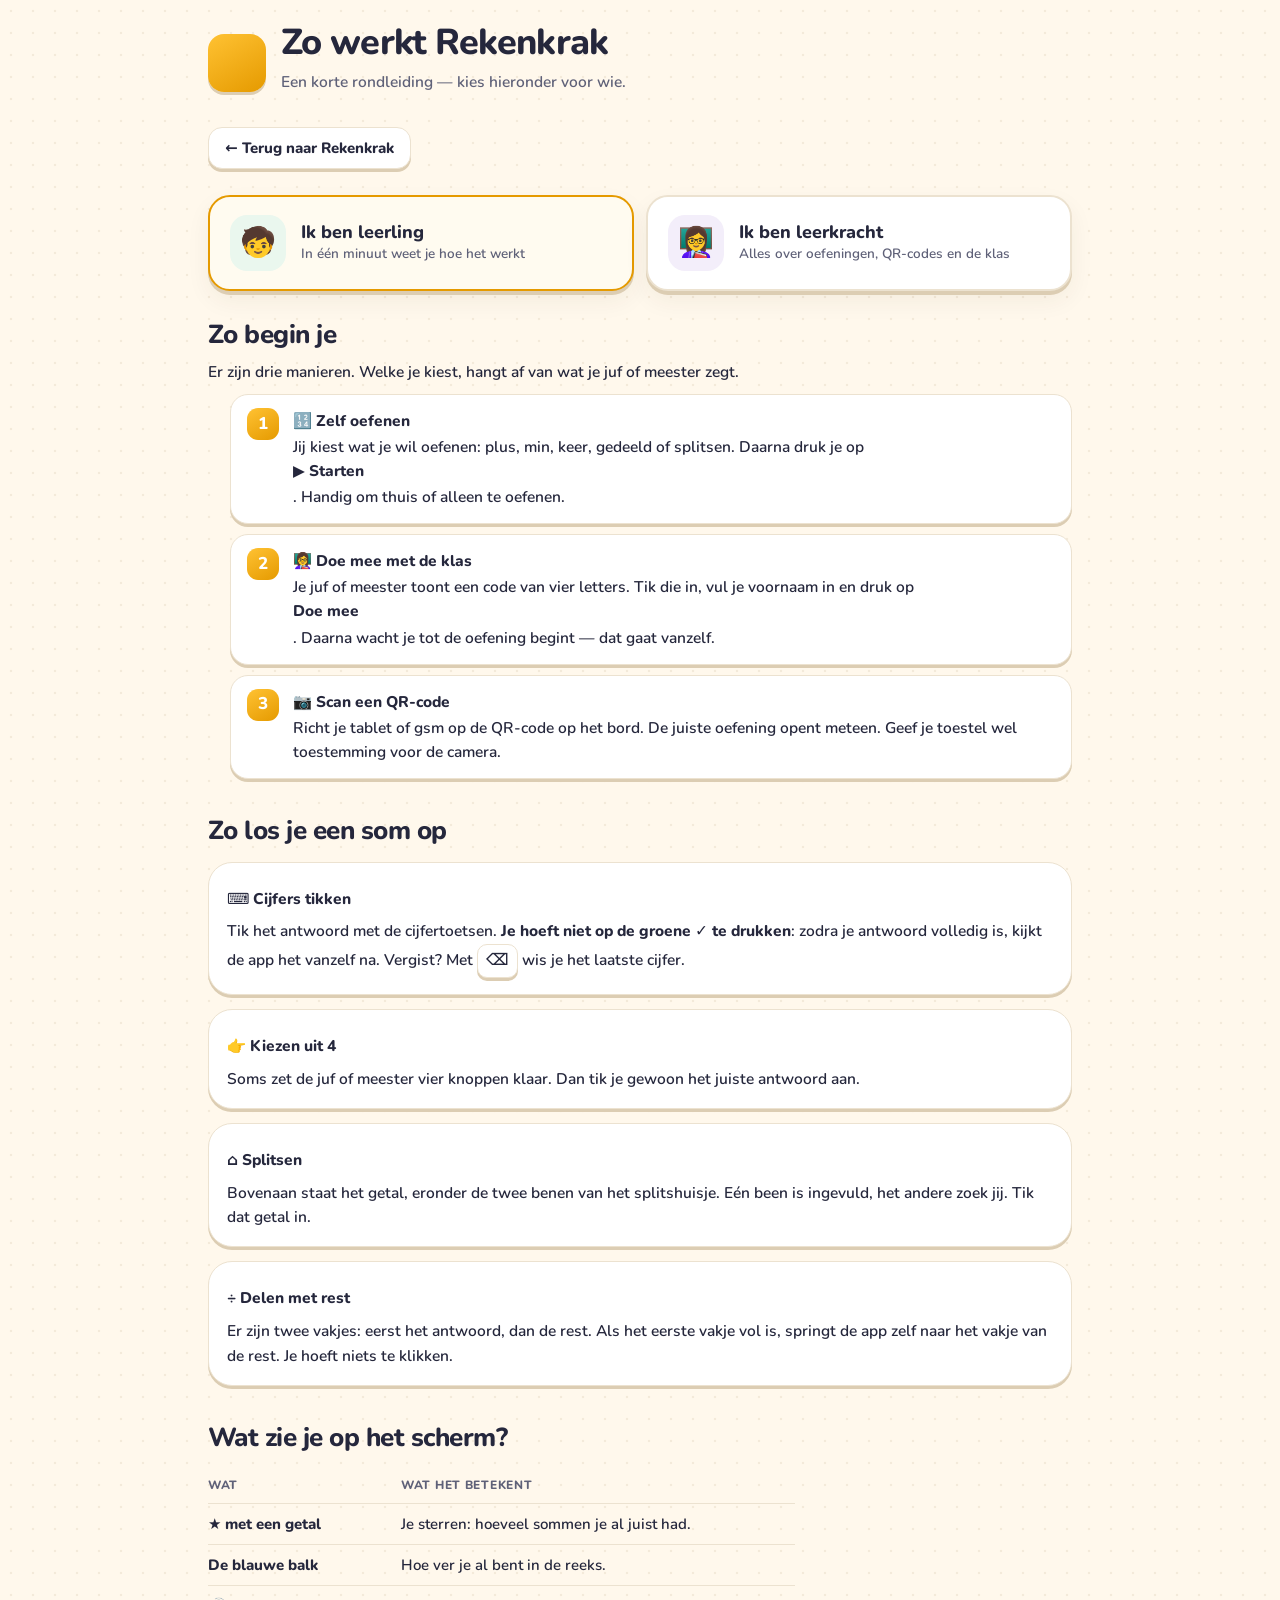
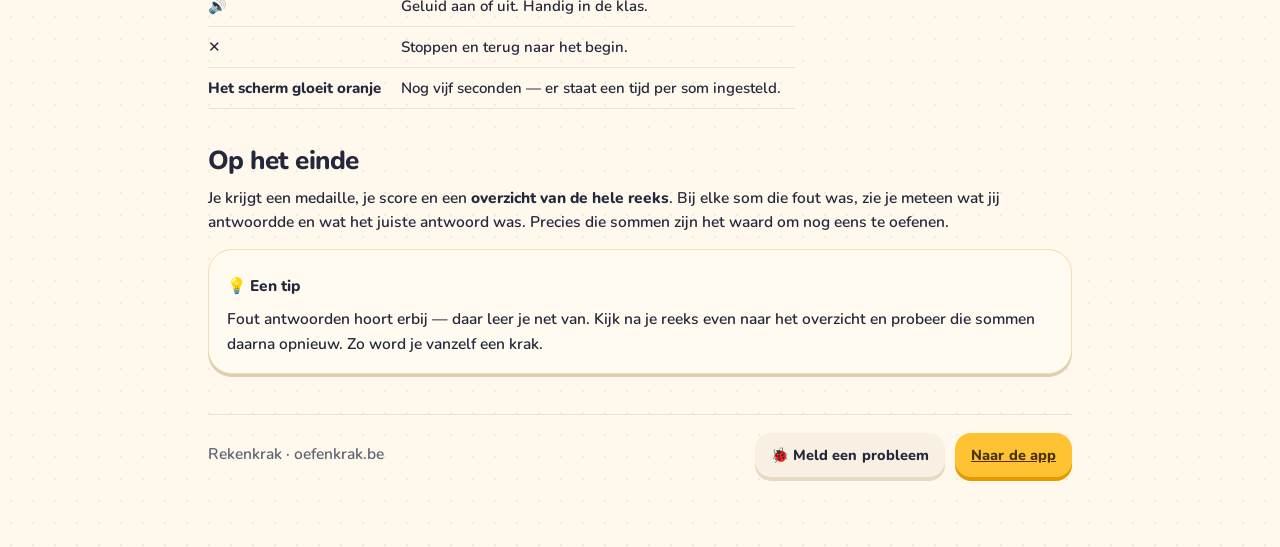
==== commit d580a015: "New playful design layer (krak-design.css), Dark Reader lock, SVG icons" ====
--- a/handleiding.html
+++ b/handleiding.html
@@ -1,10 +1,12 @@
 <!DOCTYPE html>
-<html lang="nl">
+<html lang="nl" data-krak="reken">
 <head>
 <meta charset="utf-8">
 <meta name="viewport" content="width=device-width, initial-scale=1, viewport-fit=cover">
 <title>Rekenkrak · handleiding</title>
 <link rel="stylesheet" href="rekenkrak.css">
+<link rel="stylesheet" href="krak-design.css">
+<meta name="darkreader-lock">
 <meta name="color-scheme" content="only light">
 <meta name="theme-color" content="#FFC233">
 <meta name="description" content="Zo werkt Rekenkrak — voor leerlingen en voor leerkrachten.">
--- a/rekenkrak.css
+++ b/rekenkrak.css
@@ -395,3 +395,40 @@
 }
 .classbar .vraag{font-size:30px}
 .classbar .choice--tekst{font-size:26px;min-height:76px}
+
+
+/* ====== Speelscherm past altijd binnen het scherm (digibord) ======
+   Een digibord is vaak breed maar niet hoog (bv. 1366x768). De onderste rij
+   van het cijferklavier - met de 0 - viel daardoor half onder de schermrand,
+   zeker bij splitsingen, want die opgave is hoger dan een gewone som.
+   Alles schaalt nu mee met de beschikbare hoogte: er valt niets meer weg en
+   er hoeft nooit gescrold te worden. */
+.play{height:100dvh;min-height:100dvh;overflow:hidden}
+.stage{min-height:0;flex:1 1 auto;gap:clamp(10px,2.2dvh,26px);padding:8px 18px clamp(8px,2dvh,22px)}
+.ring{flex:0 1 auto;max-height:min(271px,30dvh)}
+.tile{height:clamp(52px,9dvh,74px)}
+.pad{gap:clamp(6px,1.1dvh,11px)}
+.key{height:clamp(42px,6.6dvh,62px)}
+.choice{height:clamp(52px,8dvh,78px)}
+.classbar{gap:clamp(8px,1.6dvh,16px)}
+.handprompt{padding:clamp(6px,1.1dvh,11px) 22px}
+.bigbtn{padding:clamp(10px,1.9dvh,18px) 16px}
+.eq--split .spl__lines{height:clamp(20px,3.2dvh,28px) !important}
+
+@media (min-width:900px) and (min-height:600px){
+  .classbar .key{min-height:clamp(46px,7.2dvh,74px)}
+  .classbar .bigbtn{min-height:clamp(46px,7dvh,64px)}
+  .eq .tile{height:clamp(56px,9.6dvh,84px)}
+  .eq--split .spl__lines{height:clamp(24px,3.6dvh,36px) !important}
+}
+
+/* ====== Hulp onderaan het startscherm en op de leerkrachtpagina ====== */
+.home__hulp{display:flex;flex-wrap:wrap;gap:10px;justify-content:center;margin-top:2px}
+.hulpknop{display:inline-flex;align-items:center;gap:8px;padding:11px 16px;border-radius:14px;
+  background:var(--card);border:1px solid var(--line);box-shadow:var(--shadow-sm);
+  font-weight:800;font-size:14.5px;color:inherit;text-decoration:none;line-height:1}
+.hulpknop:active{transform:translateY(1px)}
+.gen__hulp{display:flex;flex-wrap:wrap;gap:10px;margin-left:auto}
+@media(max-width:620px){.gen__hulp{margin:10px 0 0;width:100%}}
+.gen__hulp .hulpknop{background:rgba(255,255,255,.12);border-color:rgba(255,255,255,.25);color:#fff;
+  box-shadow:none}
--- a/krak-design.css
+++ b/krak-design.css
@@ -0,0 +1,209 @@
+/* =====================================================================
+   Oefenkrak design layer — shared by Rekenkrak, Taalkrak and Klokkrak.
+   Loaded AFTER the app's own stylesheet. It only restyles: no layout
+   logic, no class names that JavaScript depends on are changed.
+   To roll back: remove the <link> to this file.
+   ===================================================================== */
+
+@font-face{font-family:"Nunito Krak";src:url("fonts/nunito.woff2") format("woff2");
+  font-weight:200 1000;font-style:normal;font-display:swap}
+@font-face{font-family:"Fredoka Krak";src:url("fonts/fredoka.woff2") format("woff2");
+  font-weight:300 700;font-style:normal;font-display:swap}
+
+:root{
+  --font:"Nunito Krak",ui-rounded,"SF Pro Rounded","Segoe UI",Roboto,system-ui,sans-serif;
+  --font-display:"Fredoka Krak","Nunito Krak",ui-rounded,system-ui,sans-serif;
+
+  --ink:#25273C; --ink-soft:#5F6178;
+  --paper:#FFF8EC; --card:#FFFFFF;
+  --line:#ECE2D0; --line-deep:#DCCDB3;
+  --cream:#F7F0E3; --cream-deep:#E6DAC4;
+
+  --sun:#FFC233; --sun-deep:#E59A00;
+  --grass:#3BB56A; --grass-deep:#26874B;
+  --berry:#EC5A72; --berry-deep:#C63A54;
+  --sky:#3FB4EC; --sky-deep:#1F8CC4;
+  --plum:#7B5EA7;
+
+  /* the app's brand colour (overridden per app via html[data-krak]) */
+  --accent:var(--sun); --accent-deep:var(--sun-deep); --accent-soft:#FFF0C7;
+
+  /* crisp "lip" shadows instead of blurry drop shadows */
+  --shadow:0 4px 0 var(--line-deep), 0 10px 24px rgba(60,45,20,.06);
+  --shadow-sm:0 3px 0 var(--line-deep);
+  --round:24px;
+}
+html[data-krak="taal"]{--accent:var(--grass);--accent-deep:var(--grass-deep);--accent-soft:#DDF4E5}
+html[data-krak="klok"]{--accent:var(--sky);--accent-deep:var(--sky-deep);--accent-soft:#DDF1FB}
+
+/* ---------- page background: calm paper with a soft dot grid ---------- */
+html{
+  background-color:var(--paper);
+  background-image:radial-gradient(rgba(150,120,70,.11) 1.3px, transparent 1.6px);
+  background-size:22px 22px;
+}
+body{background:transparent !important;font-family:var(--font);color:var(--ink);font-weight:600}
+
+/* ---------- typography ---------- */
+.home__title,.gen__title,.setup__title,.results h2,.splash__txt,.wachtkamer__titel,
+.review h3,.medal + h2{font-family:var(--font-display);font-weight:600;letter-spacing:-.01em}
+.home__title{font-size:clamp(38px,10vw,52px)}
+.home__sub{font-size:16px;font-weight:700;color:var(--ink-soft);margin-top:-8px}
+.block__label{font-family:var(--font-display);font-weight:600;font-size:17px;letter-spacing:0}
+.gen .block__label{font-size:17.5px}
+
+/* digits and answer tiles: big, friendly, very legible */
+.tile,.key,.choice,.ttile,.opbtn__s,.stars,.bd b,.results .score,.prog,
+.clock__num,.form-opt__demo,.codeinput{font-family:var(--font-display)}
+.tile,.ttile,.key,.choice{font-weight:600}
+.codeinput{font-weight:600 !important}
+
+/* ---------- tactile 3D press, shared by all pressables ---------- */
+.bigcard,.btn,.key,.choice,.chip,.opbtn,.dombtn,.form-opt,.iconbtn,.backbtn,.hulpknop,
+.bigbtn,.clockopt,.tinybtn,.speakbtn,.scan__close{
+  transition:transform .08s ease, box-shadow .08s ease, background-color .15s, border-color .15s, color .15s;
+  -webkit-tap-highlight-color:transparent;
+}
+@media (hover:hover){
+  .bigcard:hover,.key:hover,.choice:hover,.chip:hover,.opbtn:hover,.dombtn:hover,.form-opt:hover,
+  .iconbtn:hover,.backbtn:hover,.hulpknop:hover,.btn:hover,.bigbtn:hover,.clockopt:hover{filter:none;transform:translateY(-1px)}
+}
+
+/* ---------- home screen ---------- */
+.home{gap:20px;padding-top:40px;padding-bottom:40px}
+.home__logo{width:96px;height:96px;border-radius:30px;
+  box-shadow:0 5px 0 var(--sun-deep), 0 0 0 12px #FFF0C7, 0 18px 34px rgba(60,45,20,.10);
+  margin-bottom:10px}
+.home__logo--klok{box-shadow:0 5px 0 var(--sky-deep), 0 0 0 12px #DDF1FB, 0 18px 34px rgba(60,45,20,.10)}
+.home__cards{gap:14px}
+.bigcard{position:relative;padding:18px 48px 18px 18px;border-radius:24px;background:var(--card);
+  border:2px solid var(--line);box-shadow:0 5px 0 var(--line-deep)}
+.bigcard:active{transform:translateY(4px);box-shadow:0 1px 0 var(--line-deep)}
+.bigcard::after{content:"";position:absolute;right:22px;top:50%;width:10px;height:10px;
+  border-top:3px solid var(--line-deep);border-right:3px solid var(--line-deep);border-radius:2px;
+  transform:translateY(-50%) rotate(45deg);transition:border-color .15s, right .15s}
+@media (hover:hover){.bigcard:hover::after{border-color:var(--ink-soft);right:18px}}
+.bigcard__ic{width:58px;height:58px;border-radius:18px;font-size:28px;color:#fff}
+.bigcard__ic svg{width:30px;height:30px;display:block}
+.home .bigcard--self .bigcard__ic{background:var(--grass);box-shadow:0 3px 0 var(--grass-deep)}
+.home .bigcard--code .bigcard__ic{background:var(--sun);box-shadow:0 3px 0 var(--sun-deep);color:#5A3E00}
+.home .bigcard--scan .bigcard__ic{background:var(--sky);box-shadow:0 3px 0 var(--sky-deep)}
+.bigcard__tx b{font-family:var(--font-display);font-weight:600;font-size:20px;letter-spacing:0}
+.bigcard__tx span{font-size:13.5px;font-weight:700}
+
+.home__hulp{gap:10px;margin-top:6px}
+.hulpknop{border:2px solid var(--line);box-shadow:var(--shadow-sm);border-radius:14px;padding:10px 15px;
+  font-size:14px;color:var(--ink-soft);gap:7px}
+.hulpknop svg{width:18px;height:18px;flex:none}
+.hulpknop:active{transform:translateY(3px);box-shadow:0 0 0 var(--line-deep)}
+
+/* ---------- panels ---------- */
+.panel,.qrcard{border:2px solid var(--line);box-shadow:var(--shadow);border-radius:var(--round)}
+.block{border-top:2px dashed var(--line)}
+.block:first-child{border-top:none}
+
+/* chips, option buttons */
+.chip,.opbtn,.dombtn,.form-opt,.tinybtn{background:var(--card);border:2px solid var(--line);box-shadow:0 3px 0 var(--line-deep)}
+.chip{border-radius:14px}
+.chip:active,.opbtn:active,.dombtn:active,.form-opt:active,.tinybtn:active{transform:translateY(2px);box-shadow:0 1px 0 var(--line-deep)}
+.chip[aria-pressed="true"],.opbtn[aria-pressed="true"],.dombtn[aria-pressed="true"]{
+  background:var(--sky);border-color:var(--sky-deep);color:#fff;box-shadow:0 3px 0 var(--sky-deep)}
+.form-opt[aria-pressed="true"]{background:#EAF8EF;border-color:var(--grass);box-shadow:0 3px 0 var(--grass-deep)}
+.form-opt__demo{border:2px solid var(--line);font-weight:600}
+.tinybtn{color:var(--ink-soft)}
+.pill,.vraag__tag,.themetag,.review__count{background:var(--cream);color:var(--ink-soft);border:1.5px solid var(--line)}
+
+/* ---------- buttons ---------- */
+.btn{border-radius:16px;font-weight:800;letter-spacing:.005em}
+.btn--grass{background:var(--grass);color:#fff;box-shadow:0 4px 0 var(--grass-deep)}
+.btn--sun{background:var(--sun);color:#4A3300;box-shadow:0 4px 0 var(--sun-deep)}
+.btn--ghost{background:var(--cream);color:var(--ink);box-shadow:0 4px 0 var(--cream-deep)}
+.btn:active{transform:translateY(3px)}
+.btn--grass:active{box-shadow:0 1px 0 var(--grass-deep)}
+.btn--sun:active{box-shadow:0 1px 0 var(--sun-deep)}
+.btn--ghost:active{box-shadow:0 1px 0 var(--cream-deep)}
+.btn--block{margin-top:14px}
+
+.bigbtn{border-radius:18px}
+.bigbtn--rev{background:var(--sun);color:#4A3300;box-shadow:0 5px 0 var(--sun-deep)}
+.bigbtn--next{background:var(--grass);color:#fff;box-shadow:0 5px 0 var(--grass-deep)}
+.bigbtn--prev{background:var(--cream);box-shadow:0 5px 0 var(--cream-deep)}
+.bigbtn:active{transform:translateY(4px);box-shadow:0 1px 0 rgba(0,0,0,.15)}
+
+/* small square buttons */
+.iconbtn,.backbtn{border:2px solid var(--line);box-shadow:0 3px 0 var(--line-deep);border-radius:14px}
+.iconbtn:active,.backbtn:active{transform:translateY(2px);box-shadow:0 1px 0 var(--line-deep)}
+
+/* ---------- inputs ---------- */
+.naaminput,.spellinput,.linkrow input{border:2px solid var(--line) !important;border-radius:16px;
+  background:#fff;box-shadow:inset 0 2px 0 rgba(60,45,20,.04)}
+.naaminput:focus,.spellinput:focus{outline:none;border-color:var(--sky) !important;box-shadow:0 0 0 4px rgba(63,180,236,.18)}
+.spellinput.wrong{border-color:var(--berry) !important}
+
+/* ---------- player ---------- */
+.play__top{gap:14px;padding-top:18px}
+.prog{height:16px;background:#EDE3D1;box-shadow:inset 0 2px 0 rgba(60,45,20,.07)}
+.prog__fill{background:var(--grass);position:relative}
+.prog__fill::after{content:"";position:absolute;left:8px;right:8px;top:3px;height:4px;border-radius:99px;background:rgba(255,255,255,.35)}
+.stars{font-weight:600;font-size:20px}
+
+.tile,.ttile,.wtile{border:2px solid var(--line);box-shadow:0 4px 0 var(--line-deep);border-radius:18px}
+.tile.op{box-shadow:none;border:none}
+.tile.blank,.ttile--blank,.wtile--blank{box-shadow:none}
+.tile.blank.filled,.ttile--blank.filled,.wtile--blank.filled{box-shadow:0 4px 0 var(--line-deep)}
+.wtile--secret{box-shadow:none}
+
+.key{border:2px solid var(--line);box-shadow:0 4px 0 var(--line-deep);border-radius:18px}
+.key:active{transform:translateY(3px);box-shadow:0 1px 0 var(--line-deep);background:#FFFCF6}
+.key--act{background:var(--grass);border-color:var(--grass);box-shadow:0 4px 0 var(--grass-deep);color:#fff}
+.key--act:active{background:var(--grass);box-shadow:0 1px 0 var(--grass-deep)}
+.key--del{background:var(--cream);border-color:var(--cream);box-shadow:0 4px 0 var(--cream-deep)}
+
+.choice,.clockopt{border:2px solid var(--line);box-shadow:0 4px 0 var(--line-deep);border-radius:20px}
+.choice:active,.clockopt:active{transform:translateY(3px);box-shadow:0 1px 0 var(--line-deep)}
+.choice.good,.clockopt.good{background:#E6F7EC;border-color:var(--grass);color:var(--grass-deep);box-shadow:0 4px 0 var(--grass)}
+.choice.bad,.clockopt.bad{background:#FDECEF;border-color:var(--berry);color:var(--berry-deep);box-shadow:0 4px 0 var(--berry)}
+
+.speakbtn{background:var(--sky);box-shadow:0 5px 0 var(--sky-deep);border:none}
+.speakbtn:active{transform:translateY(4px);box-shadow:0 1px 0 var(--sky-deep)}
+
+.ring__track{stroke:#EDE3D1}
+
+/* feedback popup */
+.splash__card{border:2px solid var(--line);box-shadow:0 6px 0 var(--line-deep), 0 24px 50px rgba(60,45,20,.14);border-radius:28px}
+
+/* results */
+.bd{border:2px solid var(--line);box-shadow:0 3px 0 var(--line-deep);border-radius:16px}
+.review__row{border:2px solid var(--line);box-shadow:0 3px 0 var(--line-deep)}
+.review__row--bad{border-color:#F4C3CC;box-shadow:0 3px 0 #EBA9B5}
+
+/* waiting room */
+.wachtkamer__emo{width:112px;height:112px;border-radius:36px;display:grid;place-items:center;background:var(--card);
+  border:2px solid var(--line);box-shadow:0 5px 0 var(--line-deep);margin-bottom:14px}
+
+/* ---------- teacher page ---------- */
+.gen__head{background:#2B2D45;border-radius:24px;box-shadow:0 5px 0 #191A2B;
+  background-image:radial-gradient(rgba(255,255,255,.07) 1.3px, transparent 1.6px);background-size:20px 20px}
+.gen__head .logo{box-shadow:0 4px 0 rgba(0,0,0,.35);transform:rotate(-4deg)}
+.gen__title{text-shadow:none}
+.gen__hulp .hulpknop{color:#fff;border:2px solid rgba(255,255,255,.22);background:rgba(255,255,255,.08);box-shadow:0 3px 0 rgba(0,0,0,.25)}
+.gen__hulp .hulpknop:active{box-shadow:none}
+.qrwrap{border:2px solid var(--line);border-radius:20px}
+
+/* scanner close button */
+.scan__close{box-shadow:0 4px 0 rgba(0,0,0,.35)}
+.scan__close:active{transform:translateX(-50%) translateY(3px);box-shadow:0 1px 0 rgba(0,0,0,.35)}
+
+/* focus ring stays clearly visible */
+:focus-visible{outline:3px solid var(--sky);outline-offset:3px}
+
+/* whiteboard (e.g. 1366x768): keep the whole sum on one line inside the frame */
+@media (min-width:900px) and (min-height:600px){
+  .eq:not(.eq--split):not(.eq--vraag):not(.eq--word){flex-wrap:nowrap;gap:6px}
+  .eq .tile{min-width:60px;font-size:40px}
+  .eq .tile.op{width:24px;min-width:24px}
+}
+
+@media (prefers-reduced-motion: reduce){
+  .gen__head .logo{transform:none}
+}
